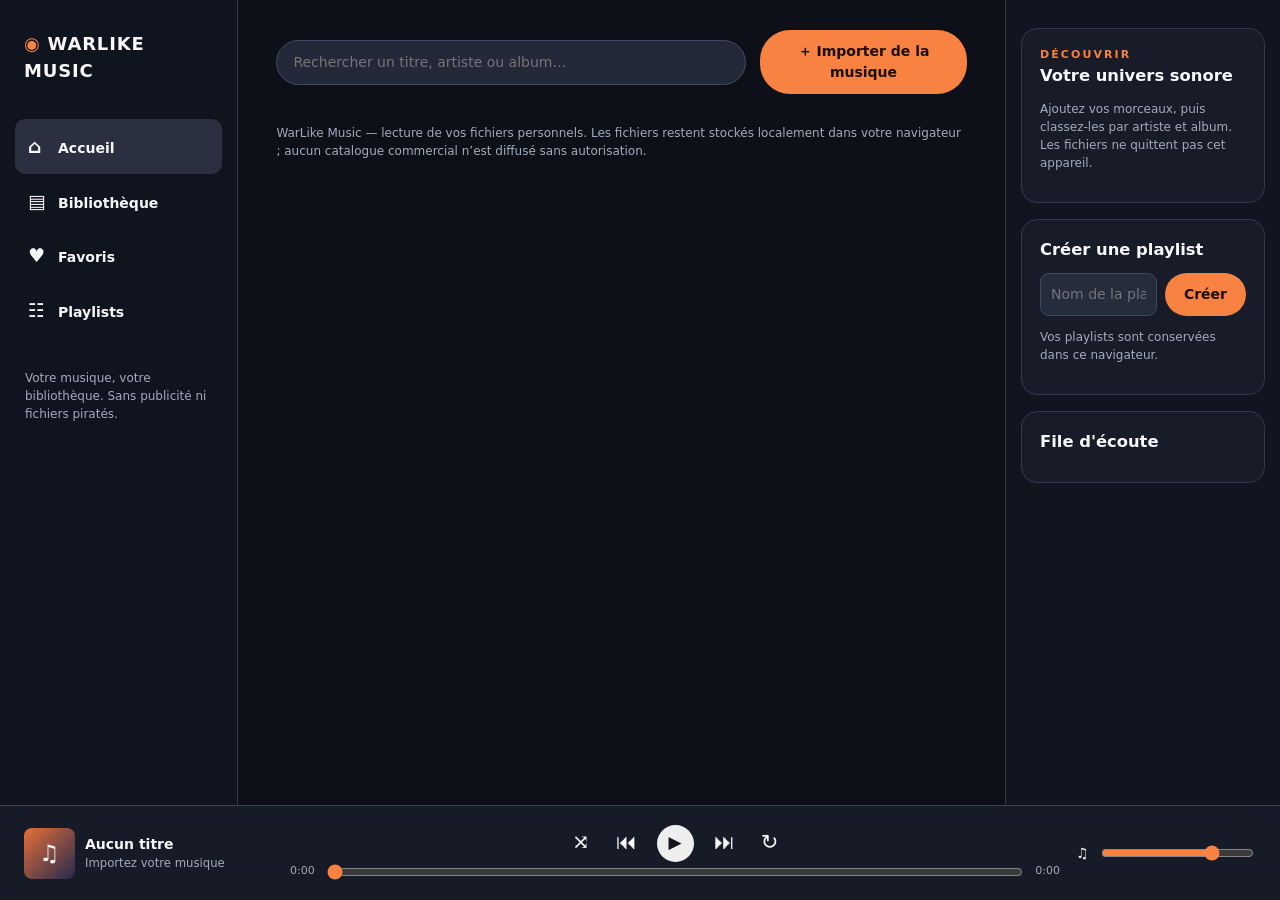
==== music/index.html @ b2a0ebea "feat: launch WarLike Music with local playback, artist albums, favorites and playlists" ====
<!doctype html>
<html lang="fr"><head><meta charset="utf-8"><meta name="viewport" content="width=device-width,initial-scale=1">
<meta name="theme-color" content="#0e1017"><meta name="description" content="WarLike Music, bibliothèque musicale indépendante.">
<title>WarLike Music — Votre univers sonore</title>
<style>
:root{color-scheme:dark;--bg:#0d1018;--surface:#171c28;--surface2:#222838;--line:#313a4b;--ink:#f7f7fa;--muted:#a2abbb;--a:#f78242}
*{box-sizing:border-box}body{margin:0;background:var(--bg);color:var(--ink);font:14px/1.5 system-ui,Segoe UI,sans-serif}button,input{font:inherit}button{cursor:pointer;color:inherit}button:focus-visible,input:focus-visible{outline:2px solid var(--a);outline-offset:3px}
.app{display:grid;grid-template-columns:238px minmax(0,1fr) 275px;min-height:100vh;padding-bottom:95px}.side{border-right:1px solid var(--line);padding:22px 15px;background:#10141e;position:sticky;top:0;height:calc(100vh - 95px)}.logo{font-weight:900;letter-spacing:.045em;font-size:18px;padding:8px 9px 35px}.logo b{color:var(--a)}nav button{display:block;width:100%;text-align:left;padding:13px;border:0;background:transparent;border-radius:10px;font-weight:650}nav button:hover,nav button.active{background:#2b3040}nav button span{font-size:19px;display:inline-block;width:30px}main{padding:30px clamp(18px,3vw,45px);min-width:0}header{display:flex;align-items:center;justify-content:space-between;gap:14px}.search{background:#232939;color:var(--ink);border:1px solid #444b60;border-radius:25px;padding:11px 16px;max-width:470px;width:100%}.primary{background:var(--a);color:#1b0e08;border:0;border-radius:30px;padding:11px 19px;font-weight:800}.primary:disabled{opacity:.5}.sub{color:var(--muted)}h1{font:700 clamp(2rem,4.4vw,3.45rem)/1.12 Georgia,serif;margin:25px 0 8px}.eyebrow{letter-spacing:.19em;color:var(--a);font-size:11px;font-weight:800}.section-title{margin:35px 0 14px;font-size:22px}.row{display:flex;align-items:center;gap:12px;flex-wrap:wrap}.actions{margin:24px 0}.outline{border:1px solid #454e60;background:#222938;padding:9px 14px;border-radius:22px}.outline:hover{border-color:var(--a)}.tiles{display:grid;grid-template-columns:repeat(auto-fill,minmax(145px,1fr));gap:15px}.tile{background:var(--surface);border:1px solid var(--line);border-radius:15px;padding:13px;min-width:0;cursor:pointer}.tile:hover{background:var(--surface2)}.cover{aspect-ratio:1;display:grid;place-items:center;background:linear-gradient(140deg,#593b38,#282b4f 75%,#111926);border-radius:12px;margin-bottom:13px;font-size:36px;font-weight:850;box-shadow:0 10px 20px #0004}.tile strong{display:block;white-space:nowrap;overflow:hidden;text-overflow:ellipsis}.tile small{display:block;color:var(--muted);white-space:nowrap;overflow:hidden;text-overflow:ellipsis;margin-top:3px}.table{border:1px solid var(--line);border-radius:15px;overflow:hidden}.track{display:grid;grid-template-columns:28px minmax(0,1fr) minmax(70px,.55fr) 74px 38px 38px;align-items:center;gap:10px;padding:12px 15px;border-bottom:1px solid #303644}.track:last-child{border-bottom:0}.track:hover{background:#222837}.track.active{background:#2a302f}.track span,.track small{color:var(--muted)}.track .name{display:block;white-space:nowrap;overflow:hidden;text-overflow:ellipsis;font-weight:700}.track .artist{display:block;color:var(--muted);font-size:12px}.iconbtn{border:0;background:transparent;padding:6px;font-size:19px}.iconbtn.liked{color:var(--a)}.empty{border:1px dashed #536071;padding:40px 20px;border-radius:16px;text-align:center;color:var(--muted)}.right{padding:28px 15px;background:#111520;border-left:1px solid var(--line)}.panel{padding:18px;border:1px solid var(--line);background:var(--surface);border-radius:16px;margin-bottom:16px}.panel h3{margin:0 0 10px}.hint{font-size:12px;color:var(--muted)}.queue-item{padding:10px 0;border-bottom:1px solid var(--line);font-size:13px}.queue-item:last-child{border:0}.queue-item button{background:none;border:0;text-align:left}.player{position:fixed;bottom:0;left:0;right:0;background:#181d28f5;border-top:1px solid #3c4453;z-index:10;display:grid;grid-template-columns:250px minmax(0,1fr) 180px;gap:16px;align-items:center;padding:12px 24px;min-height:95px;backdrop-filter:blur(15px)}.now{display:flex;align-items:center;gap:10px;min-width:0}.mini-cover{height:51px;width:51px;background:linear-gradient(135deg,#e77039,#25294d);border-radius:8px;display:grid;place-items:center;font-size:23px;flex-shrink:0}.now strong,.now small{display:block;white-space:nowrap;overflow:hidden;text-overflow:ellipsis}.now small{color:var(--muted)}.transport{display:flex;align-items:center;justify-content:center;gap:14px}.transport button{border:0;background:transparent;font-size:21px;min-width:30px}.transport button.active{color:var(--a)}.transport .play{width:37px;height:37px;border-radius:50%;background:#eee;color:#15151b;font-size:17px}.progress{display:flex;align-items:center;gap:10px;color:var(--muted);font-size:11px}.progress input{width:100%;accent-color:var(--a)}.volume{display:flex;gap:10px;align-items:center}.volume input{width:100%;accent-color:var(--a)}.pill{font-size:11px;color:var(--a);border:1px solid #6b493c;border-radius:15px;padding:3px 9px}.formrow{display:flex;gap:8px;margin:10px 0}.formrow input{min-width:0;flex:1;background:#252c3b;color:var(--ink);border:1px solid #40495d;border-radius:9px;padding:10px}.micro{font-size:11px;color:var(--muted)}.hidden{display:none!important}.modal{position:fixed;inset:0;background:#07090edb;display:grid;place-items:center;z-index:20;padding:18px}.dialog{max-width:460px;width:100%;padding:25px;border:1px solid #515b6a;border-radius:20px;background:#1c2230}.dialog select{width:100%;background:#293042;border:1px solid #536070;border-radius:10px;color:var(--ink);padding:10px;margin:10px 0}.footer{font-size:12px;color:var(--muted);margin-top:30px}
@media(max-width:1130px){.app{grid-template-columns:195px minmax(0,1fr)}.right{display:none}.player{grid-template-columns:190px 1fr 140px}}
@media(max-width:660px){.app{display:block;padding-bottom:165px}.side{position:fixed;top:auto;bottom:105px;left:0;width:100%;height:58px;background:#191e2af8;z-index:11;padding:4px 7px;border-right:0;border-top:1px solid var(--line)}.logo,.side .hint{display:none}nav{display:flex;justify-content:space-around}nav button{font-size:11px;width:auto;text-align:center;padding:5px}nav button span{display:block;margin:auto;font-size:18px}main{padding:16px 13px 35px}header{flex-wrap:wrap}.search{order:2;max-width:none}.track{grid-template-columns:22px minmax(0,1fr) 42px 34px;gap:7px}.track .album,.track .duration{display:none}.tiles{grid-template-columns:repeat(2,minmax(0,1fr))}.player{bottom:0;grid-template-columns:minmax(0,1fr) 140px;grid-template-rows:40px 31px;padding:8px 12px;gap:4px;min-height:105px}.now{grid-column:1}.transport{grid-column:2;gap:5px}.transport button{font-size:17px}.progress{grid-column:1/-1}.volume{display:none}}
</style></head><body>
<div class="app"><aside class="side"><div class="logo"><b>◉</b> WARLIKE MUSIC</div><nav><button class="active" data-view="home"><span>⌂</span>Accueil</button><button data-view="library"><span>▤</span>Bibliothèque</button><button data-view="liked"><span>♥</span>Favoris</button><button data-view="playlists"><span>☷</span>Playlists</button></nav><p class="hint" style="padding:20px 10px">Votre musique, votre bibliothèque. Sans publicité ni fichiers piratés.</p></aside>
<main><header><input class="search" id="search" type="search" placeholder="Rechercher un titre, artiste ou album…" aria-label="Rechercher de la musique"><button class="primary" id="import">＋ Importer de la musique</button><input type="file" id="files" accept="audio/*,.mp3,.wav,.ogg,.flac,.m4a,.aac,.webm" multiple hidden></header>
<div id="content" aria-live="polite"></div><p class="footer">WarLike Music — lecture de vos fichiers personnels. Les fichiers restent stockés localement dans votre navigateur ; aucun catalogue commercial n’est diffusé sans autorisation.</p></main>
<aside class="right"><div class="panel"><div class="eyebrow">DÉCOUVRIR</div><h3>Votre univers sonore</h3><p class="hint">Ajoutez vos morceaux, puis classez-les par artiste et album. Les fichiers ne quittent pas cet appareil.</p></div><div class="panel"><h3>Créer une playlist</h3><div class="formrow"><input id="playlistName" maxlength="70" placeholder="Nom de la playlist"><button class="primary" id="createList">Créer</button></div><p class="hint">Vos playlists sont conservées dans ce navigateur.</p></div><div class="panel"><h3>File d'écoute</h3><div id="queue"></div></div></aside></div>
<div class="player"><div class="now"><div class="mini-cover">♫</div><div style="min-width:0"><strong id="playingTitle">Aucun titre</strong><small id="playingArtist">Importez votre musique</small></div></div><div><div class="transport"><button id="shuffle" aria-label="Lecture aléatoire" title="Aléatoire">⤨</button><button id="previous" aria-label="Précédent">⏮</button><button id="play" class="play" aria-label="Lecture ou pause">▶</button><button id="next" aria-label="Suivant">⏭</button><button id="repeat" aria-label="Répéter" title="Répétition">↻</button></div><div class="progress"><span id="elapsed">0:00</span><input id="seek" type="range" min="0" max="1000" value="0" aria-label="Position dans le morceau"><span id="total">0:00</span></div></div><div class="volume"><span>♫</span><input type="range" id="volume" min="0" max="100" value="75" aria-label="Volume"></div></div>
<div id="playlistModal" class="modal hidden"><div class="dialog" role="dialog" aria-modal="true" aria-labelledby="dialogTitle"><h2 id="dialogTitle">Ajouter à une playlist</h2><p id="dialogTrack" class="sub"></p><select id="chooseList"></select><div class="row"><button class="primary" id="saveToList">Ajouter</button><button class="outline" id="closeModal">Annuler</button></div></div></div>
<audio id="audio" preload="metadata"></audio>
<script>
(()=>{'use strict';
const $=s=>document.querySelector(s);
const escape=s=>String(s??'').replace(/[&<>"']/g,c=>({'&':'&amp;','<':'&lt;','>':'&gt;','"':'&quot;':'&quot;',"'":'&#39;'}[c]));
const fmt=s=>Number.isFinite(s)?Math.floor(s/60)+':'+String(Math.floor(s%60)).padStart(2,'0'):'0:00';
let state={tracks:[],likes:[],playlists:[],current:null,view:'home',playlist:null,shuffle:false,repeat:0,volume:.75},query='',pending=null,audioUrl=null,dbPromise,queue=[];
try{const data=JSON.parse(localStorage.getItem('warlike-music-v1'));if(data&&typeof data==='object')state={...state,...data}}catch{}
const save=()=>{try{localStorage.setItem('warlike-music-v1',JSON.stringify(state))}catch(e){notify('Stockage des métadonnées saturé')}};
const notify=s=>{const p=$('#notice');if(p)p.textContent=s;else console.warn(s)};
function db(){if(!dbPromise)dbPromise=new Promise((resolve,reject)=>{const r=indexedDB.open('warlike-music-files',1);r.onupgradeneeded=()=>r.result.createObjectStore('files');r.onsuccess=()=>resolve(r.result);r.onerror=()=>reject(r.error)});return dbPromise}
async function fileOp(op,id,value){const d=await db();return new Promise((resolve,reject)=>{const tx=d.transaction('files',op==='get'?'readonly':'readwrite'),store=tx.objectStore('files');const r=op==='put'?store.put(value,id):op==='delete'?store.delete(id):store.get(id);r.onsuccess=()=>resolve(r.result);r.onerror=()=>reject(r.error)})}
const track=id=>state.tracks.find(t=>t.id===id);
function top(){return '<div class="eyebrow">WARLIKE · ÉCOUTE LIBRE</div><h1>Votre musique. <span style="color:var(--a)">Vos règles.</span></h1><p class="sub">Albums, artistes, playlists et écoute sans publicité.</p>'}
function cover(t){const initials=(t.artist||'M').slice(0,1).toUpperCase();return '<div class="cover">'+escape(initials)+'</div>'}
function trackRow(t,i){return '<div class="track '+(state.current===t.id?'active':'')+'"><button class="iconbtn" data-play="'+escape(t.id)+'" aria-label="Lire '+escape(t.title)+'">'+(state.current===t.id?'♫':'▶')+'</button><div><span class="name">'+escape(t.title)+'</span><span class="artist">'+escape(t.artist)+'</span></div><span class="album">'+escape(t.album)+'</span><span class="duration">'+fmt(t.duration)+'</span><button class="iconbtn '+(state.likes.includes(t.id)?'liked':'')+'" aria-label="Favori" data-like="'+escape(t.id)+'">'+(state.likes.includes(t.id)?'♥':'♡')+'</button><button class="iconbtn" aria-label="Ajouter à une playlist" data-add="'+escape(t.id)+'">＋</button></div>'}
function list(ts){return ts.length?'<div class="table">'+ts.map(trackRow).join('')+'</div>':'<div class="empty"><h3>Pas encore de morceaux.</h3><p>Importez vos fichiers audio pour commencer.</p><button class="primary" id="emptyImport">Importer des titres</button></div>'}
function tiles(items,type){return '<div class="tiles">'+items.map(x=>'<div class="tile" data-group="'+escape(type)+'" data-key="'+encodeURIComponent(x.name)+'"><div class="cover">'+escape(x.name.slice(0,1).toUpperCase())+'</div><strong>'+escape(x.name)+'</strong><small>'+x.count+' morceau'+(x.count>1?'x':'')+'</small></div>').join('')+'</div>'}
function groupBy(key){return Object.entries(state.tracks.reduce((a,t)=>(a[t[key]]=(a[t[key]]||0)+1,a),{})).map(([name,count])=>({name,count})).sort((a,b)=>a.name.localeCompare(b.name,'fr'))}
function view(){
 const el=$('#content');let ts=[...state.tracks];if(query)ts=ts.filter(t=>(t.title+' '+t.artist+' '+t.album).toLocaleLowerCase().includes(query));
 const name=state.playlist;
 if(state.view==='home')el.innerHTML=top()+'<div class="row actions"><span class="pill">'+state.tracks.length+' titres personnels</span><span class="pill">'+groupBy('artist').length+' artistes</span></div>'+(state.tracks.length?'<h2 class="section-title">Artistes</h2>'+tiles(groupBy('artist'),'artist')+'<h2 class="section-title">Albums</h2>'+tiles(groupBy('album'),'album'):'')+'<h2 class="section-title">Titres récents</h2>'+list(ts.slice().sort((a,b)=>b.added-a.added).slice(0,50));
 else if(state.view==='library')el.innerHTML='<h1>Votre bibliothèque</h1><p class="sub">Tous vos morceaux importés.</p>'+list(ts);
 else if(state.view==='liked')el.innerHTML='<h1>Coups de cœur <span style="color:var(--a)">♥</span></h1>'+list(ts.filter(t=>state.likes.includes(t.id)));
 else if(state.view==='playlists')el.innerHTML='<h1>Vos playlists</h1><p class="sub">Créez vos propres collections.</p><div class="row actions"><button id="newList" class="primary">＋ Nouvelle playlist</button></div><div class="tiles">'+state.playlists.map(p=>'<div class="tile" data-openlist="'+escape(p.id)+'"><div class="cover">☷</div><strong>'+escape(p.name)+'</strong><small>'+p.tracks.length+' titres</small></div>').join('')+'</div>'+(name?'<h2 class="section-title">'+escape(state.playlists.find(p=>p.id===name)?.name||'Playlist')+'</h2>'+list(ts.filter(t=>state.playlists.find(p=>p.id===name)?.tracks.includes(t.id)))+'<button class="outline" id="deleteList">Supprimer cette playlist</button>':'');
 else if(state.view==='group'){const filtered=ts.filter(t=>t[state.groupType]===state.groupKey);el.innerHTML='<button class="outline" id="goBack">← Retour</button><h1>'+escape(state.groupKey)+'</h1>'+list(filtered)}
 el.insertAdjacentHTML('beforeend','<p id="notice" class="micro" role="status"></p>');
 document.querySelectorAll('nav button').forEach(b=>b.classList.toggle('active',b.dataset.view===state.view));
 drawQueue();
}
function drawQueue(){$('#queue').innerHTML=queue.length?queue.slice(0,9).map(id=>{const t=track(id);return t?'<div class="queue-item"><button data-play="'+escape(id)+'">'+escape(t.title)+' — '+escape(t.artist)+'</button></div>':''}).join(''):'<p class="hint">Votre file est vide.</p>'}
function setTrackMeta(t){$('#playingTitle').textContent=t?.title||'Aucun titre';$('#playingArtist').textContent=t?.artist||'Importez votre musique'}
async function play(id){
 const t=track(id);if(!t)return;
 if(state.current===id&&$('#audio').src){$('#audio').paused?$('#audio').play().catch(()=>notify('Lecture impossible')):$('#audio').pause();return}
 const blob=await fileOp('get',id);if(!blob){notify('Fichier absent de cet appareil. Réimportez-le.');return}
 if(audioUrl)URL.revokeObjectURL(audioUrl);audioUrl=URL.createObjectURL(blob);
 state.current=id;save();setTrackMeta(t);$('#audio').src=audioUrl;
 try{await $('#audio').play()}catch{notify('Cliquez sur lecture pour autoriser le son.')}
 view();sync();
}
function sync(){$('#play').textContent=$('#audio').paused?'▶':'Ⅱ';const d=$('#audio').duration,c=$('#audio').currentTime;$('#elapsed').textContent=fmt(c);$('#total').textContent=fmt(d);$('#seek').value=Number.isFinite(d)&&d>0?Math.floor(c/d*1000):0}
function choices(){if(state.view==='liked')return state.tracks.filter(t=>state.likes.includes(t.id)).map(t=>t.id);if(state.view==='playlists'&&state.playlist)return state.playlists.find(p=>p.id===state.playlist)?.tracks||[];if(state.view==='group')return state.tracks.filter(t=>t[state.groupType]===state.groupKey).map(t=>t.id);return state.tracks.map(t=>t.id)}
function advance(direction=1){let ids=choices();if(!ids.length)return;if(state.shuffle&&direction===1){let options=ids.filter(id=>id!==state.current);const id=options[Math.floor(Math.random()*options.length)]||ids[0];play(id);return}let n=ids.indexOf(state.current);if(n<0)n=0;else n=(n+direction+ids.length)%ids.length;play(ids[n])}
$('#audio').onended=()=>{if(state.repeat===2){$('#audio').currentTime=0;$('#audio').play().catch(()=>{});return}const ids=choices();if(state.repeat===0&&!state.shuffle&&ids.at(-1)===state.current){sync();return}advance(1)};
$('#audio').ontimeupdate=sync;$('#audio').onplay=sync;$('#audio').onpause=sync;$('#audio').onloadedmetadata=sync;
$('#play').onclick=()=>{if(!state.current&&state.tracks.length)play(state.tracks[0].id);else if($('#audio').src){$('#audio').paused?$('#audio').play().catch(()=>notify('Lecture impossible')):$('#audio').pause()}};
$('#next').onclick=()=>advance(1);$('#previous').onclick=()=>{if($('#audio').currentTime>3){$('#audio').currentTime=0}else advance(-1)};
$('#shuffle').onclick=()=>{state.shuffle=!state.shuffle;$('#shuffle').classList.toggle('active',state.shuffle);save()};
$('#repeat').onclick=()=>{state.repeat=(state.repeat+1)%3;$('#repeat').classList.toggle('active',state.repeat!==0);$('#repeat').title=['Désactivé','Répéter la liste','Répéter le titre'][state.repeat];$('#repeat').textContent=state.repeat===2?'↻¹':'↻';save()};
$('#seek').oninput=e=>{if(Number.isFinite($('#audio').duration))$('#audio').currentTime=Number(e.target.value)/1000*$('#audio').duration};
$('#volume').oninput=e=>{state.volume=Number(e.target.value)/100;$('#audio').volume=state.volume;save()};
$('#audio').volume=state.volume;$('#volume').value=String(Math.round(state.volume*100));
$('#shuffle').classList.toggle('active',state.shuffle);$('#repeat').classList.toggle('active',state.repeat!==0);
const openImport=()=>$('#files').click();$('#import').onclick=openImport;
async function importFiles(fs){const count=fs.length;let good=0;for(const f of fs){if(!f.type.startsWith('audio/')&&!/\.(mp3|wav|flac|ogg|m4a|aac|webm)$/i.test(f.name))continue;
 const title=f.name.replace(/\.[^.]+$/,'').trim(),parts=title.split(' - ');const id=crypto.randomUUID();
 const record={id,title:parts.length>1?parts.slice(1).join(' - '):title,artist:parts.length>1?parts[0]:'Artiste inconnu',album:'Titres importés',duration:0,added:Date.now()};
 try{await fileOp('put',id,f);state.tracks.push(record);good++}catch(e){notify('Espace de stockage saturé : import interrompu.');break}
 }save();view();notify(good+' morceau(x) importé(s) sur '+count+'.')}
$('#files').onchange=async e=>{await importFiles([...e.target.files]);e.target.value=''};
function addPlaylist(){const v=$('#playlistName').value.trim();if(!v)return;if(state.playlists.some(p=>p.name.toLowerCase()===v.toLowerCase())){notify('Playlist déjà existante');return}state.playlists.push({id:crypto.randomUUID(),name:v,tracks:[]});$('#playlistName').value='';save();view()}
$('#createList').onclick=addPlaylist;
$('#search').oninput=e=>{query=e.target.value.toLocaleLowerCase().trim();view()};
document.addEventListener('click',async e=>{
 const nav=e.target.closest('[data-view]');if(nav){state.view=nav.dataset.view;state.playlist=null;save();view();return}
 const imp=e.target.closest('#emptyImport');if(imp){openImport();return}
 const p=e.target.closest('[data-play]');if(p){await play(p.dataset.play);return}
 const like=e.target.closest('[data-like]');if(like){const id=like.dataset.like;state.likes=state.likes.includes(id)?state.likes.filter(x=>x!==id):[...state.likes,id];save();view();return}
 const add=e.target.closest('[data-add]');if(add){pending=add.dataset.add;if(!state.playlists.length){notify('Créez d’abord une playlist à droite.');return}$('#dialogTrack').textContent=track(pending)?.title||'';$('#chooseList').innerHTML=state.playlists.map(p=>'<option value="'+escape(p.id)+'">'+escape(p.name)+'</option>').join('');$('#playlistModal').classList.remove('hidden');return}
 const g=e.target.closest('[data-group]');if(g){state.view='group';state.groupType=g.dataset.group;state.groupKey=decodeURIComponent(g.dataset.key);save();view();return}
 const open=e.target.closest('[data-openlist]');if(open){state.playlist=open.dataset.openlist;save();view();return}
 if(e.target.id==='deleteList'){state.playlists=state.playlists.filter(p=>p.id!==state.playlist);state.playlist=null;save();view();return}
 if(e.target.id==='newList'){$('#playlistName').focus();return}
 if(e.target.id==='goBack'){state.view='home';view();return}
});
$('#saveToList').onclick=()=>{const p=state.playlists.find(x=>x.id===$('#chooseList').value);if(p&&pending&&!p.tracks.includes(pending)){p.tracks.push(pending);save()}$('#playlistModal').classList.add('hidden');view()};
$('#closeModal').onclick=()=>$('#playlistModal').classList.add('hidden');
$('#playlistModal').onclick=e=>{if(e.target.id==='playlistModal')e.currentTarget.classList.add('hidden')};
window.addEventListener('keydown',e=>{if(e.key==='Escape')$('#playlistModal').classList.add('hidden')});
setTrackMeta(track(state.current));view();
})();
</script></body></html>
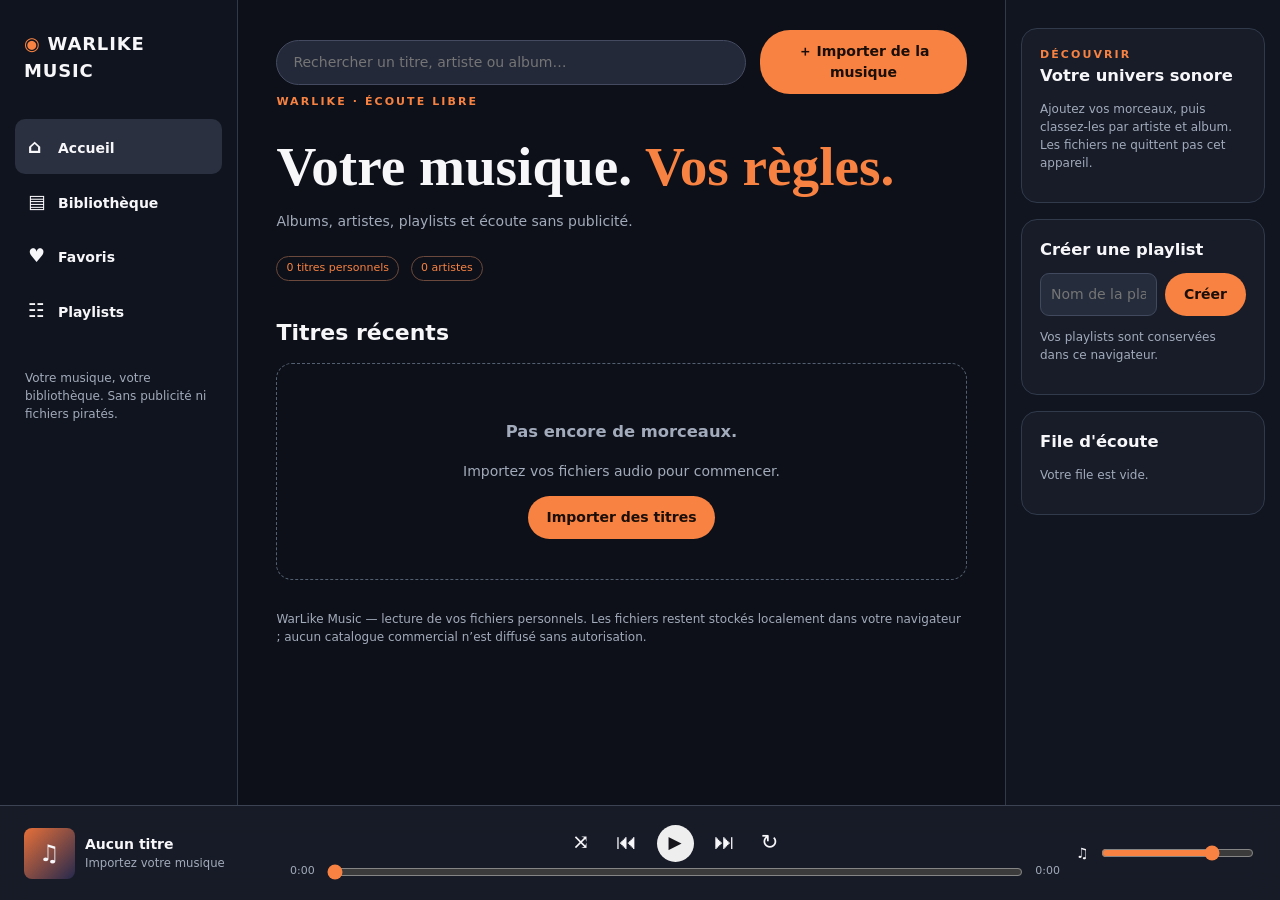
==== commit 492071a8: "fix: correct JS escaping map syntax before Worker release" ====
--- a/music/index.html
+++ b/music/index.html
@@ -19,7 +19,7 @@
 <script>
 (()=>{'use strict';
 const $=s=>document.querySelector(s);
-const escape=s=>String(s??'').replace(/[&<>"']/g,c=>({'&':'&amp;','<':'&lt;','>':'&gt;','"':'&quot;':'&quot;',"'":'&#39;'}[c]));
+const escape=s=>String(s??'').replace(/[&<>"']/g,c=>({'&':'&amp;','<':'&lt;','>':'&gt;','"':'&quot;',"'":'&#39;'}[c]));
 const fmt=s=>Number.isFinite(s)?Math.floor(s/60)+':'+String(Math.floor(s%60)).padStart(2,'0'):'0:00';
 let state={tracks:[],likes:[],playlists:[],current:null,view:'home',playlist:null,shuffle:false,repeat:0,volume:.75},query='',pending=null,audioUrl=null,dbPromise,queue=[];
 try{const data=JSON.parse(localStorage.getItem('warlike-music-v1'));if(data&&typeof data==='object')state={...state,...data}}catch{}
@@ -85,11 +85,11 @@
  const imp=e.target.closest('#emptyImport');if(imp){openImport();return}
  const p=e.target.closest('[data-play]');if(p){await play(p.dataset.play);return}
  const like=e.target.closest('[data-like]');if(like){const id=like.dataset.like;state.likes=state.likes.includes(id)?state.likes.filter(x=>x!==id):[...state.likes,id];save();view();return}
- const add=e.target.closest('[data-add]');if(add){pending=add.dataset.add;if(!state.playlists.length){notify('Créez d’abord une playlist à droite.');return}$('#dialogTrack').textContent=track(pending)?.title||'';$('#chooseList').innerHTML=state.playlists.map(p=>'<option value="'+escape(p.id)+'">'+escape(p.name)+'</option>').join('');$('#playlistModal').classList.remove('hidden');return}
+ const add=e.target.closest('[data-add]');if(add){pending=add.dataset.add;if(!state.playlists.length){const name=window.prompt('Créez une playlist :');if(!name?.trim())return;state.playlists.push({id:crypto.randomUUID(),name:name.trim().slice(0,70),tracks:[]});save()}$('#dialogTrack').textContent=track(pending)?.title||'';$('#chooseList').innerHTML=state.playlists.map(p=>'<option value="'+escape(p.id)+'">'+escape(p.name)+'</option>').join('');$('#playlistModal').classList.remove('hidden');return}
  const g=e.target.closest('[data-group]');if(g){state.view='group';state.groupType=g.dataset.group;state.groupKey=decodeURIComponent(g.dataset.key);save();view();return}
  const open=e.target.closest('[data-openlist]');if(open){state.playlist=open.dataset.openlist;save();view();return}
  if(e.target.id==='deleteList'){state.playlists=state.playlists.filter(p=>p.id!==state.playlist);state.playlist=null;save();view();return}
- if(e.target.id==='newList'){$('#playlistName').focus();return}
+ if(e.target.id==='newList'){const name=window.prompt('Nom de la nouvelle playlist');if(name?.trim()&&!state.playlists.some(p=>p.name.toLowerCase()===name.trim().toLowerCase())){state.playlists.push({id:crypto.randomUUID(),name:name.trim().slice(0,70),tracks:[]});save();view()}return}
  if(e.target.id==='goBack'){state.view='home';view();return}
 });
 $('#saveToList').onclick=()=>{const p=state.playlists.find(x=>x.id===$('#chooseList').value);if(p&&pending&&!p.tracks.includes(pending)){p.tracks.push(pending);save()}$('#playlistModal').classList.add('hidden');view()};
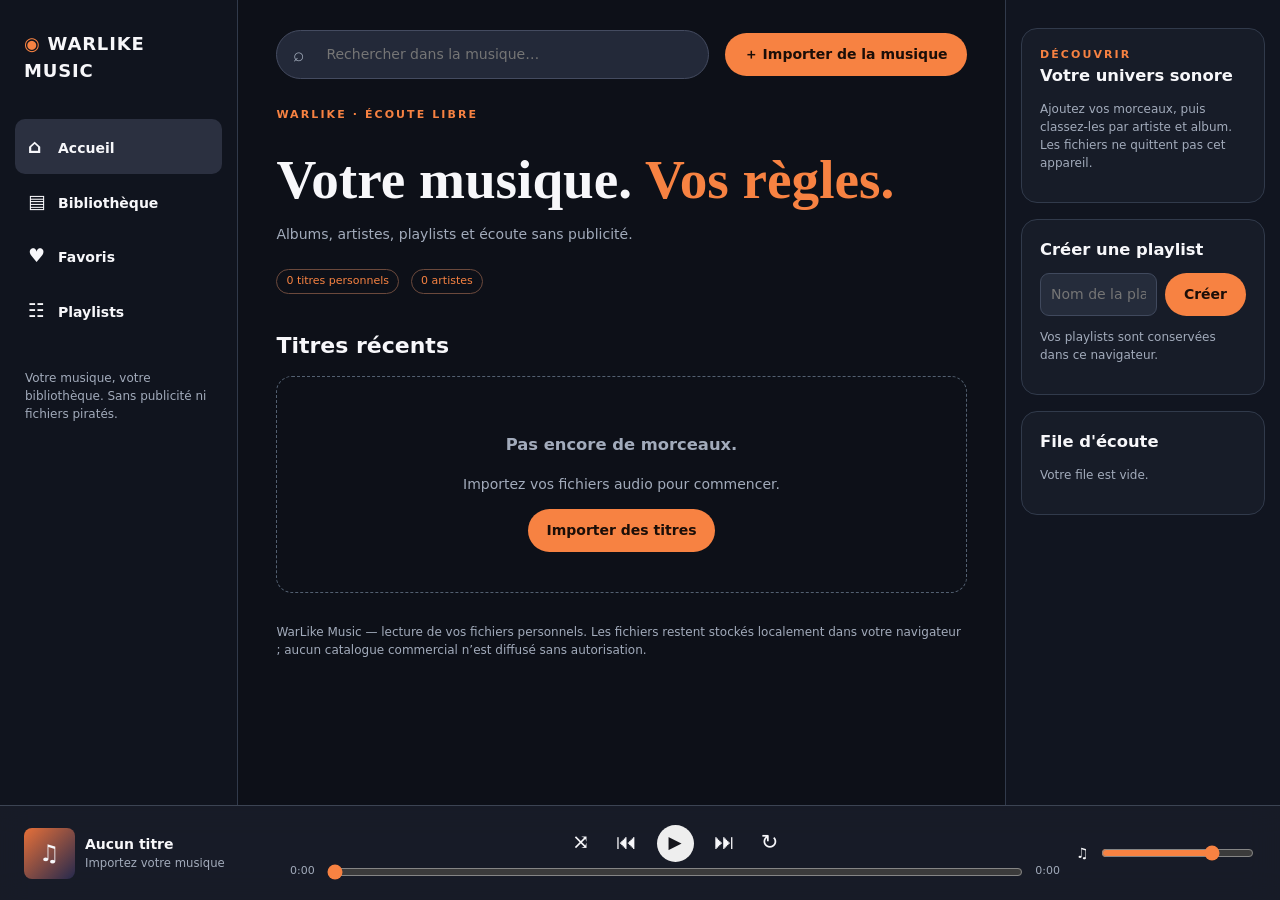
==== commit 1f3c98c8: "fix(music): align and expand responsive search; add usable results and clear shortcut" ====
--- a/music/index.html
+++ b/music/index.html
@@ -5,12 +5,12 @@
 <style>
 :root{color-scheme:dark;--bg:#0d1018;--surface:#171c28;--surface2:#222838;--line:#313a4b;--ink:#f7f7fa;--muted:#a2abbb;--a:#f78242}
 *{box-sizing:border-box}body{margin:0;background:var(--bg);color:var(--ink);font:14px/1.5 system-ui,Segoe UI,sans-serif}button,input{font:inherit}button{cursor:pointer;color:inherit}button:focus-visible,input:focus-visible{outline:2px solid var(--a);outline-offset:3px}
-.app{display:grid;grid-template-columns:238px minmax(0,1fr) 275px;min-height:100vh;padding-bottom:95px}.side{border-right:1px solid var(--line);padding:22px 15px;background:#10141e;position:sticky;top:0;height:calc(100vh - 95px)}.logo{font-weight:900;letter-spacing:.045em;font-size:18px;padding:8px 9px 35px}.logo b{color:var(--a)}nav button{display:block;width:100%;text-align:left;padding:13px;border:0;background:transparent;border-radius:10px;font-weight:650}nav button:hover,nav button.active{background:#2b3040}nav button span{font-size:19px;display:inline-block;width:30px}main{padding:30px clamp(18px,3vw,45px);min-width:0}header{display:flex;align-items:center;justify-content:space-between;gap:14px}.search{background:#232939;color:var(--ink);border:1px solid #444b60;border-radius:25px;padding:11px 16px;max-width:470px;width:100%}.primary{background:var(--a);color:#1b0e08;border:0;border-radius:30px;padding:11px 19px;font-weight:800}.primary:disabled{opacity:.5}.sub{color:var(--muted)}h1{font:700 clamp(2rem,4.4vw,3.45rem)/1.12 Georgia,serif;margin:25px 0 8px}.eyebrow{letter-spacing:.19em;color:var(--a);font-size:11px;font-weight:800}.section-title{margin:35px 0 14px;font-size:22px}.row{display:flex;align-items:center;gap:12px;flex-wrap:wrap}.actions{margin:24px 0}.outline{border:1px solid #454e60;background:#222938;padding:9px 14px;border-radius:22px}.outline:hover{border-color:var(--a)}.tiles{display:grid;grid-template-columns:repeat(auto-fill,minmax(145px,1fr));gap:15px}.tile{background:var(--surface);border:1px solid var(--line);border-radius:15px;padding:13px;min-width:0;cursor:pointer}.tile:hover{background:var(--surface2)}.cover{aspect-ratio:1;display:grid;place-items:center;background:linear-gradient(140deg,#593b38,#282b4f 75%,#111926);border-radius:12px;margin-bottom:13px;font-size:36px;font-weight:850;box-shadow:0 10px 20px #0004}.tile strong{display:block;white-space:nowrap;overflow:hidden;text-overflow:ellipsis}.tile small{display:block;color:var(--muted);white-space:nowrap;overflow:hidden;text-overflow:ellipsis;margin-top:3px}.table{border:1px solid var(--line);border-radius:15px;overflow:hidden}.track{display:grid;grid-template-columns:28px minmax(0,1fr) minmax(70px,.55fr) 74px 38px 38px;align-items:center;gap:10px;padding:12px 15px;border-bottom:1px solid #303644}.track:last-child{border-bottom:0}.track:hover{background:#222837}.track.active{background:#2a302f}.track span,.track small{color:var(--muted)}.track .name{display:block;white-space:nowrap;overflow:hidden;text-overflow:ellipsis;font-weight:700}.track .artist{display:block;color:var(--muted);font-size:12px}.iconbtn{border:0;background:transparent;padding:6px;font-size:19px}.iconbtn.liked{color:var(--a)}.empty{border:1px dashed #536071;padding:40px 20px;border-radius:16px;text-align:center;color:var(--muted)}.right{padding:28px 15px;background:#111520;border-left:1px solid var(--line)}.panel{padding:18px;border:1px solid var(--line);background:var(--surface);border-radius:16px;margin-bottom:16px}.panel h3{margin:0 0 10px}.hint{font-size:12px;color:var(--muted)}.queue-item{padding:10px 0;border-bottom:1px solid var(--line);font-size:13px}.queue-item:last-child{border:0}.queue-item button{background:none;border:0;text-align:left}.player{position:fixed;bottom:0;left:0;right:0;background:#181d28f5;border-top:1px solid #3c4453;z-index:10;display:grid;grid-template-columns:250px minmax(0,1fr) 180px;gap:16px;align-items:center;padding:12px 24px;min-height:95px;backdrop-filter:blur(15px)}.now{display:flex;align-items:center;gap:10px;min-width:0}.mini-cover{height:51px;width:51px;background:linear-gradient(135deg,#e77039,#25294d);border-radius:8px;display:grid;place-items:center;font-size:23px;flex-shrink:0}.now strong,.now small{display:block;white-space:nowrap;overflow:hidden;text-overflow:ellipsis}.now small{color:var(--muted)}.transport{display:flex;align-items:center;justify-content:center;gap:14px}.transport button{border:0;background:transparent;font-size:21px;min-width:30px}.transport button.active{color:var(--a)}.transport .play{width:37px;height:37px;border-radius:50%;background:#eee;color:#15151b;font-size:17px}.progress{display:flex;align-items:center;gap:10px;color:var(--muted);font-size:11px}.progress input{width:100%;accent-color:var(--a)}.volume{display:flex;gap:10px;align-items:center}.volume input{width:100%;accent-color:var(--a)}.pill{font-size:11px;color:var(--a);border:1px solid #6b493c;border-radius:15px;padding:3px 9px}.formrow{display:flex;gap:8px;margin:10px 0}.formrow input{min-width:0;flex:1;background:#252c3b;color:var(--ink);border:1px solid #40495d;border-radius:9px;padding:10px}.micro{font-size:11px;color:var(--muted)}.hidden{display:none!important}.modal{position:fixed;inset:0;background:#07090edb;display:grid;place-items:center;z-index:20;padding:18px}.dialog{max-width:460px;width:100%;padding:25px;border:1px solid #515b6a;border-radius:20px;background:#1c2230}.dialog select{width:100%;background:#293042;border:1px solid #536070;border-radius:10px;color:var(--ink);padding:10px;margin:10px 0}.footer{font-size:12px;color:var(--muted);margin-top:30px}
+.app{display:grid;grid-template-columns:238px minmax(0,1fr) 275px;min-height:100vh;padding-bottom:95px}.side{border-right:1px solid var(--line);padding:22px 15px;background:#10141e;position:sticky;top:0;height:calc(100vh - 95px)}.logo{font-weight:900;letter-spacing:.045em;font-size:18px;padding:8px 9px 35px}.logo b{color:var(--a)}nav button{display:block;width:100%;text-align:left;padding:13px;border:0;background:transparent;border-radius:10px;font-weight:650}nav button:hover,nav button.active{background:#2b3040}nav button span{font-size:19px;display:inline-block;width:30px}main{padding:30px clamp(18px,3vw,45px);min-width:0}header{display:grid;grid-template-columns:minmax(0,1fr) auto;align-items:center;gap:16px;margin-bottom:28px}.search-wrap{position:relative;display:flex;align-items:center;width:100%;min-width:0;max-width:850px}.search-wrap:focus-within{filter:drop-shadow(0 0 10px #f7824225)}.search-symbol{position:absolute;left:17px;color:var(--muted);font-size:19px;pointer-events:none}.search{background:#232939;color:var(--ink);border:1px solid #444b60;border-radius:25px;padding:13px 49px;max-width:none;width:100%;min-width:0;transition:border-color .2s}.search:focus{border-color:var(--a)}.clear-search{position:absolute;right:8px;background:transparent;border:0;border-radius:50%;font-size:19px;width:33px;height:33px;padding:0}.clear-search:hover{background:#3a4251}.primary{background:var(--a);color:#1b0e08;border:0;border-radius:30px;padding:11px 19px;font-weight:800}.primary:disabled{opacity:.5}.sub{color:var(--muted)}h1{font:700 clamp(2rem,4.4vw,3.45rem)/1.12 Georgia,serif;margin:25px 0 8px}.eyebrow{letter-spacing:.19em;color:var(--a);font-size:11px;font-weight:800}.section-title{margin:35px 0 14px;font-size:22px}.row{display:flex;align-items:center;gap:12px;flex-wrap:wrap}.actions{margin:24px 0}.outline{border:1px solid #454e60;background:#222938;padding:9px 14px;border-radius:22px}.outline:hover{border-color:var(--a)}.tiles{display:grid;grid-template-columns:repeat(auto-fill,minmax(145px,1fr));gap:15px}.tile{background:var(--surface);border:1px solid var(--line);border-radius:15px;padding:13px;min-width:0;cursor:pointer}.tile:hover{background:var(--surface2)}.cover{aspect-ratio:1;display:grid;place-items:center;background:linear-gradient(140deg,#593b38,#282b4f 75%,#111926);border-radius:12px;margin-bottom:13px;font-size:36px;font-weight:850;box-shadow:0 10px 20px #0004}.tile strong{display:block;white-space:nowrap;overflow:hidden;text-overflow:ellipsis}.tile small{display:block;color:var(--muted);white-space:nowrap;overflow:hidden;text-overflow:ellipsis;margin-top:3px}.table{border:1px solid var(--line);border-radius:15px;overflow:hidden}.track{display:grid;grid-template-columns:28px minmax(0,1fr) minmax(70px,.55fr) 65px 32px 32px 32px 32px;align-items:center;gap:10px;padding:12px 15px;border-bottom:1px solid #303644}.track:last-child{border-bottom:0}.track:hover{background:#222837}.track.active{background:#2a302f}.track span,.track small{color:var(--muted)}.track .name{display:block;white-space:nowrap;overflow:hidden;text-overflow:ellipsis;font-weight:700}.track .artist{display:block;color:var(--muted);font-size:12px}.iconbtn{border:0;background:transparent;padding:6px;font-size:19px}.iconbtn.liked{color:var(--a)}.empty{border:1px dashed #536071;padding:40px 20px;border-radius:16px;text-align:center;color:var(--muted)}.right{padding:28px 15px;background:#111520;border-left:1px solid var(--line)}.panel{padding:18px;border:1px solid var(--line);background:var(--surface);border-radius:16px;margin-bottom:16px}.panel h3{margin:0 0 10px}.hint{font-size:12px;color:var(--muted)}.queue-item{padding:10px 0;border-bottom:1px solid var(--line);font-size:13px}.queue-item:last-child{border:0}.queue-item button{background:none;border:0;text-align:left}.player{position:fixed;bottom:0;left:0;right:0;background:#181d28f5;border-top:1px solid #3c4453;z-index:10;display:grid;grid-template-columns:250px minmax(0,1fr) 180px;gap:16px;align-items:center;padding:12px 24px;min-height:95px;backdrop-filter:blur(15px)}.now{display:flex;align-items:center;gap:10px;min-width:0}.mini-cover{height:51px;width:51px;background:linear-gradient(135deg,#e77039,#25294d);border-radius:8px;display:grid;place-items:center;font-size:23px;flex-shrink:0}.now strong,.now small{display:block;white-space:nowrap;overflow:hidden;text-overflow:ellipsis}.now small{color:var(--muted)}.transport{display:flex;align-items:center;justify-content:center;gap:14px}.transport button{border:0;background:transparent;font-size:21px;min-width:30px}.transport button.active{color:var(--a)}.transport .play{width:37px;height:37px;border-radius:50%;background:#eee;color:#15151b;font-size:17px}.progress{display:flex;align-items:center;gap:10px;color:var(--muted);font-size:11px}.progress input{width:100%;accent-color:var(--a)}.volume{display:flex;gap:10px;align-items:center}.volume input{width:100%;accent-color:var(--a)}.pill{font-size:11px;color:var(--a);border:1px solid #6b493c;border-radius:15px;padding:3px 9px}.formrow{display:flex;gap:8px;margin:10px 0}.formrow input{min-width:0;flex:1;background:#252c3b;color:var(--ink);border:1px solid #40495d;border-radius:9px;padding:10px}.micro{font-size:11px;color:var(--muted)}.hidden{display:none!important}.modal{position:fixed;inset:0;background:#07090edb;display:grid;place-items:center;z-index:20;padding:18px}.dialog{max-width:460px;width:100%;padding:25px;border:1px solid #515b6a;border-radius:20px;background:#1c2230}.dialog select{width:100%;background:#293042;border:1px solid #536070;border-radius:10px;color:var(--ink);padding:10px;margin:10px 0}.footer{font-size:12px;color:var(--muted);margin-top:30px}
 @media(max-width:1130px){.app{grid-template-columns:195px minmax(0,1fr)}.right{display:none}.player{grid-template-columns:190px 1fr 140px}}
-@media(max-width:660px){.app{display:block;padding-bottom:165px}.side{position:fixed;top:auto;bottom:105px;left:0;width:100%;height:58px;background:#191e2af8;z-index:11;padding:4px 7px;border-right:0;border-top:1px solid var(--line)}.logo,.side .hint{display:none}nav{display:flex;justify-content:space-around}nav button{font-size:11px;width:auto;text-align:center;padding:5px}nav button span{display:block;margin:auto;font-size:18px}main{padding:16px 13px 35px}header{flex-wrap:wrap}.search{order:2;max-width:none}.track{grid-template-columns:22px minmax(0,1fr) 42px 34px;gap:7px}.track .album,.track .duration{display:none}.tiles{grid-template-columns:repeat(2,minmax(0,1fr))}.player{bottom:0;grid-template-columns:minmax(0,1fr) 140px;grid-template-rows:40px 31px;padding:8px 12px;gap:4px;min-height:105px}.now{grid-column:1}.transport{grid-column:2;gap:5px}.transport button{font-size:17px}.progress{grid-column:1/-1}.volume{display:none}}
+@media(max-width:660px){header{grid-template-columns:minmax(0,1fr) auto;gap:8px;margin-bottom:24px}.search{font-size:13px;padding:11px 35px}.search-symbol{left:11px}.clear-search{right:2px}.app{display:block;padding-bottom:165px}.side{position:fixed;top:auto;bottom:105px;left:0;width:100%;height:58px;background:#191e2af8;z-index:11;padding:4px 7px;border-right:0;border-top:1px solid var(--line)}.logo,.side .hint{display:none}nav{display:flex;justify-content:space-around}nav button{font-size:11px;width:auto;text-align:center;padding:5px}nav button span{display:block;margin:auto;font-size:18px}main{padding:16px 13px 35px}header{grid-template-columns:minmax(0,1fr) auto}.search-wrap{min-width:0}#import{font-size:12px;padding:11px 9px;white-space:nowrap}.track{grid-template-columns:22px minmax(0,1fr) 30px 30px 30px 30px;gap:7px}.track .album,.track .duration{display:none}.tiles{grid-template-columns:repeat(2,minmax(0,1fr))}.player{bottom:0;grid-template-columns:minmax(0,1fr) 140px;grid-template-rows:40px 31px;padding:8px 12px;gap:4px;min-height:105px}.now{grid-column:1}.transport{grid-column:2;gap:5px}.transport button{font-size:17px}.progress{grid-column:1/-1}.volume{display:none}}
 </style></head><body>
 <div class="app"><aside class="side"><div class="logo"><b>◉</b> WARLIKE MUSIC</div><nav><button class="active" data-view="home"><span>⌂</span>Accueil</button><button data-view="library"><span>▤</span>Bibliothèque</button><button data-view="liked"><span>♥</span>Favoris</button><button data-view="playlists"><span>☷</span>Playlists</button></nav><p class="hint" style="padding:20px 10px">Votre musique, votre bibliothèque. Sans publicité ni fichiers piratés.</p></aside>
-<main><header><input class="search" id="search" type="search" placeholder="Rechercher un titre, artiste ou album…" aria-label="Rechercher de la musique"><button class="primary" id="import">＋ Importer de la musique</button><input type="file" id="files" accept="audio/*,.mp3,.wav,.ogg,.flac,.m4a,.aac,.webm" multiple hidden></header>
+<main><header><div class="search-wrap"><span class="search-symbol" aria-hidden="true">⌕</span><input class="search" id="search" type="search" placeholder="Rechercher dans la musique…" aria-label="Rechercher un titre, un artiste ou un album" autocomplete="off"><button class="clear-search hidden" id="clearSearch" aria-label="Effacer la recherche" title="Effacer la recherche">×</button></div><button class="primary" id="import">＋ Importer de la musique</button><input type="file" id="files" accept="audio/*,.mp3,.wav,.ogg,.flac,.m4a,.aac,.webm" multiple hidden></header>
 <div id="content" aria-live="polite"></div><p class="footer">WarLike Music — lecture de vos fichiers personnels. Les fichiers restent stockés localement dans votre navigateur ; aucun catalogue commercial n’est diffusé sans autorisation.</p></main>
 <aside class="right"><div class="panel"><div class="eyebrow">DÉCOUVRIR</div><h3>Votre univers sonore</h3><p class="hint">Ajoutez vos morceaux, puis classez-les par artiste et album. Les fichiers ne quittent pas cet appareil.</p></div><div class="panel"><h3>Créer une playlist</h3><div class="formrow"><input id="playlistName" maxlength="70" placeholder="Nom de la playlist"><button class="primary" id="createList">Créer</button></div><p class="hint">Vos playlists sont conservées dans ce navigateur.</p></div><div class="panel"><h3>File d'écoute</h3><div id="queue"></div></div></aside></div>
 <div class="player"><div class="now"><div class="mini-cover">♫</div><div style="min-width:0"><strong id="playingTitle">Aucun titre</strong><small id="playingArtist">Importez votre musique</small></div></div><div><div class="transport"><button id="shuffle" aria-label="Lecture aléatoire" title="Aléatoire">⤨</button><button id="previous" aria-label="Précédent">⏮</button><button id="play" class="play" aria-label="Lecture ou pause">▶</button><button id="next" aria-label="Suivant">⏭</button><button id="repeat" aria-label="Répéter" title="Répétition">↻</button></div><div class="progress"><span id="elapsed">0:00</span><input id="seek" type="range" min="0" max="1000" value="0" aria-label="Position dans le morceau"><span id="total">0:00</span></div></div><div class="volume"><span>♫</span><input type="range" id="volume" min="0" max="100" value="75" aria-label="Volume"></div></div>
@@ -36,6 +36,12 @@
 function groupBy(key){return Object.entries(state.tracks.reduce((a,t)=>(a[t[key]]=(a[t[key]]||0)+1,a),{})).map(([name,count])=>({name,count})).sort((a,b)=>a.name.localeCompare(b.name,'fr'))}
 function view(){
  const el=$('#content');let ts=[...state.tracks];if(query)ts=ts.filter(t=>(t.title+' '+t.artist+' '+t.album).toLocaleLowerCase().includes(query));
+ $('#clearSearch').classList.toggle('hidden',!query);
+ if(query){
+  el.innerHTML='<div class="eyebrow">RECHERCHE DANS VOTRE BIBLIOTHÈQUE</div><h1>Résultats <span style="color:var(--a)">musicaux</span></h1><p class="sub">'+ts.length+' morceau(x) trouvé(s) pour « '+escape($('#search').value.trim())+' ».</p>'+list(ts);
+  el.insertAdjacentHTML('beforeend','<p id="notice" class="micro" role="status"></p>');
+  drawQueue();return;
+ }
  const name=state.playlist;
  if(state.view==='home')el.innerHTML=top()+'<div class="row actions"><span class="pill">'+state.tracks.length+' titres personnels</span><span class="pill">'+groupBy('artist').length+' artistes</span></div>'+(state.tracks.length?'<h2 class="section-title">Artistes</h2>'+tiles(groupBy('artist'),'artist')+'<h2 class="section-title">Albums</h2>'+tiles(groupBy('album'),'album'):'')+'<h2 class="section-title">Titres récents</h2>'+list(ts.slice().sort((a,b)=>b.added-a.added).slice(0,50));
  else if(state.view==='library')el.innerHTML='<h1>Votre bibliothèque</h1><p class="sub">Tous vos morceaux importés.</p>'+list(ts);
@@ -59,9 +65,9 @@
 }
 function sync(){$('#play').textContent=$('#audio').paused?'▶':'Ⅱ';const d=$('#audio').duration,c=$('#audio').currentTime;$('#elapsed').textContent=fmt(c);$('#total').textContent=fmt(d);$('#seek').value=Number.isFinite(d)&&d>0?Math.floor(c/d*1000):0}
 function choices(){if(state.view==='liked')return state.tracks.filter(t=>state.likes.includes(t.id)).map(t=>t.id);if(state.view==='playlists'&&state.playlist)return state.playlists.find(p=>p.id===state.playlist)?.tracks||[];if(state.view==='group')return state.tracks.filter(t=>t[state.groupType]===state.groupKey).map(t=>t.id);return state.tracks.map(t=>t.id)}
-function advance(direction=1){let ids=choices();if(!ids.length)return;if(state.shuffle&&direction===1){let options=ids.filter(id=>id!==state.current);const id=options[Math.floor(Math.random()*options.length)]||ids[0];play(id);return}let n=ids.indexOf(state.current);if(n<0)n=0;else n=(n+direction+ids.length)%ids.length;play(ids[n])}
+function advance(direction=1){if(direction===1&&queue.length){const queued=queue.shift();drawQueue();play(queued);return}let ids=choices();if(!ids.length)return;if(state.shuffle&&direction===1){let options=ids.filter(id=>id!==state.current);const id=options[Math.floor(Math.random()*options.length)]||ids[0];play(id);return}let n=ids.indexOf(state.current);if(n<0)n=0;else n=(n+direction+ids.length)%ids.length;play(ids[n])}
 $('#audio').onended=()=>{if(state.repeat===2){$('#audio').currentTime=0;$('#audio').play().catch(()=>{});return}const ids=choices();if(state.repeat===0&&!state.shuffle&&ids.at(-1)===state.current){sync();return}advance(1)};
-$('#audio').ontimeupdate=sync;$('#audio').onplay=sync;$('#audio').onpause=sync;$('#audio').onloadedmetadata=sync;
+$('#audio').ontimeupdate=sync;$('#audio').onplay=sync;$('#audio').onpause=sync;$('#audio').onloadedmetadata=()=>{const t=track(state.current);if(t&&Number.isFinite($('#audio').duration)){t.duration=$('#audio').duration;save();view()}sync()};
 $('#play').onclick=()=>{if(!state.current&&state.tracks.length)play(state.tracks[0].id);else if($('#audio').src){$('#audio').paused?$('#audio').play().catch(()=>notify('Lecture impossible')):$('#audio').pause()}};
 $('#next').onclick=()=>advance(1);$('#previous').onclick=()=>{if($('#audio').currentTime>3){$('#audio').currentTime=0}else advance(-1)};
 $('#shuffle').onclick=()=>{state.shuffle=!state.shuffle;$('#shuffle').classList.toggle('active',state.shuffle);save()};
@@ -80,11 +86,15 @@
 function addPlaylist(){const v=$('#playlistName').value.trim();if(!v)return;if(state.playlists.some(p=>p.name.toLowerCase()===v.toLowerCase())){notify('Playlist déjà existante');return}state.playlists.push({id:crypto.randomUUID(),name:v,tracks:[]});$('#playlistName').value='';save();view()}
 $('#createList').onclick=addPlaylist;
 $('#search').oninput=e=>{query=e.target.value.toLocaleLowerCase().trim();view()};
+$('#clearSearch').onclick=()=>{$('#search').value='';query='';view();$('#search').focus()};
+window.addEventListener('keydown',e=>{if((e.ctrlKey||e.metaKey)&&e.key.toLowerCase()==='k'){e.preventDefault();$('#search').focus();$('#search').select()}if(e.key==='Escape'&&document.activeElement===$('#search')){$('#search').value='';query='';view();$('#search').blur()}});
 document.addEventListener('click',async e=>{
  const nav=e.target.closest('[data-view]');if(nav){state.view=nav.dataset.view;state.playlist=null;save();view();return}
  const imp=e.target.closest('#emptyImport');if(imp){openImport();return}
  const p=e.target.closest('[data-play]');if(p){await play(p.dataset.play);return}
  const like=e.target.closest('[data-like]');if(like){const id=like.dataset.like;state.likes=state.likes.includes(id)?state.likes.filter(x=>x!==id):[...state.likes,id];save();view();return}
+ const enqueue=e.target.closest('[data-queue]');if(enqueue){queue.push(enqueue.dataset.queue);drawQueue();notify('Ajouté à la file d’écoute');return}
+ const del=e.target.closest('[data-delete]');if(del){const id=del.dataset.delete,t=track(id);if(!t||!window.confirm('Supprimer « '+t.title+' » de cette bibliothèque locale ?'))return;try{await fileOp('delete',id)}catch{notify('Impossible de supprimer le fichier local.');return}state.tracks=state.tracks.filter(t=>t.id!==id);state.likes=state.likes.filter(x=>x!==id);state.playlists.forEach(p=>p.tracks=p.tracks.filter(x=>x!==id));queue=queue.filter(x=>x!==id);if(state.current===id){$('#audio').pause();$('#audio').removeAttribute('src');$('#audio').load();state.current=null;setTrackMeta(null);if(audioUrl)URL.revokeObjectURL(audioUrl);audioUrl=null}save();view();return}
  const add=e.target.closest('[data-add]');if(add){pending=add.dataset.add;if(!state.playlists.length){const name=window.prompt('Créez une playlist :');if(!name?.trim())return;state.playlists.push({id:crypto.randomUUID(),name:name.trim().slice(0,70),tracks:[]});save()}$('#dialogTrack').textContent=track(pending)?.title||'';$('#chooseList').innerHTML=state.playlists.map(p=>'<option value="'+escape(p.id)+'">'+escape(p.name)+'</option>').join('');$('#playlistModal').classList.remove('hidden');return}
  const g=e.target.closest('[data-group]');if(g){state.view='group';state.groupType=g.dataset.group;state.groupKey=decodeURIComponent(g.dataset.key);save();view();return}
  const open=e.target.closest('[data-openlist]');if(open){state.playlist=open.dataset.openlist;save();view();return}
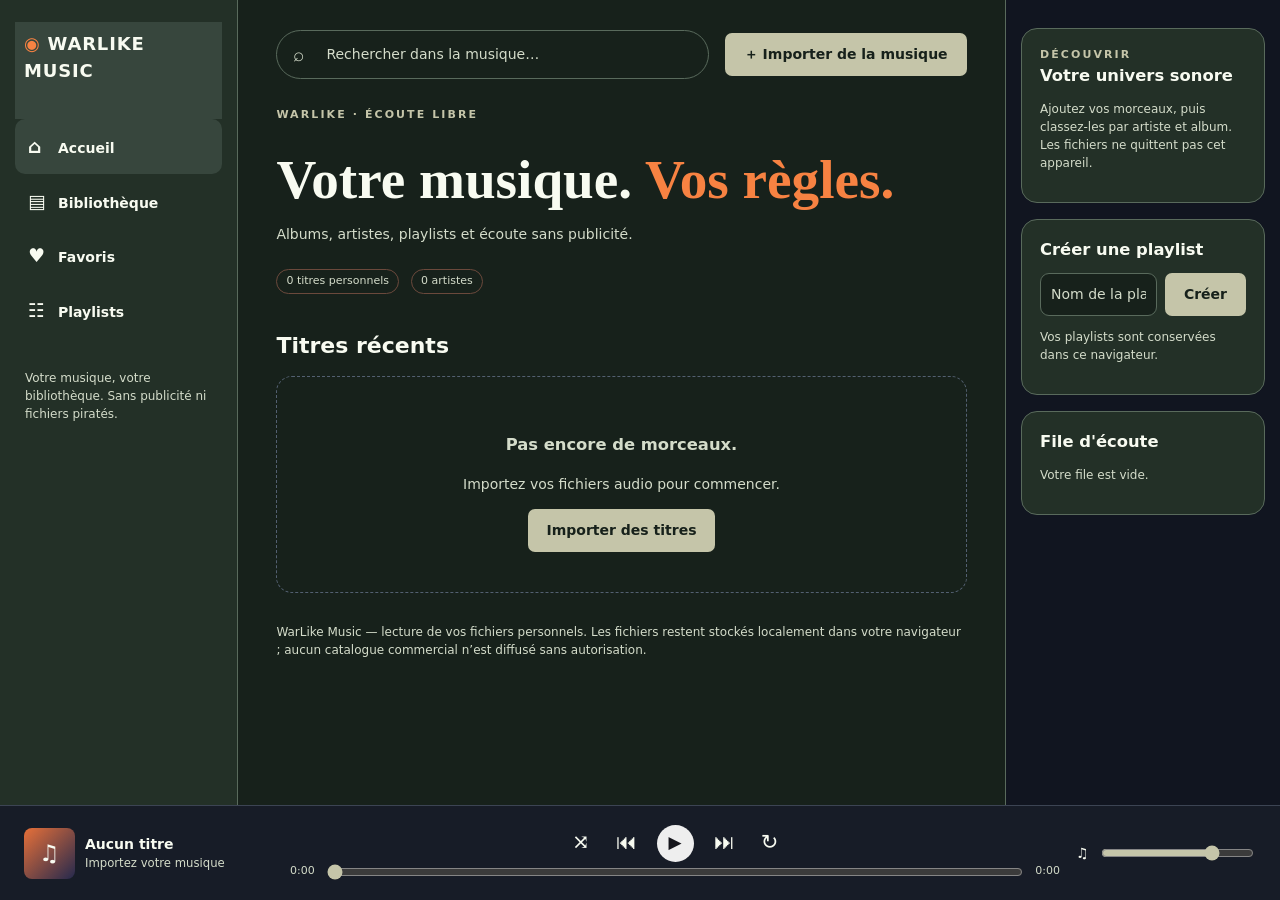
==== commit 799867e4: "Unify WarLike theme with the canonical forest, sage and ivory palette" ====
--- a/music/index.html
+++ b/music/index.html
@@ -1,5 +1,5 @@
 <!doctype html>
-<html lang="fr"><head><meta charset="utf-8"><meta name="viewport" content="width=device-width,initial-scale=1">
+<html data-warlike-app="warlike-radio" lang="fr"><head><meta charset="utf-8"><meta name="viewport" content="width=device-width,initial-scale=1">
 <meta name="theme-color" content="#0e1017"><meta name="description" content="WarLike Music, bibliothèque musicale indépendante.">
 <title>WarLike Music — Votre univers sonore</title>
 <style>
@@ -8,7 +8,10 @@
 .app{display:grid;grid-template-columns:238px minmax(0,1fr) 275px;min-height:100vh;padding-bottom:95px}.side{border-right:1px solid var(--line);padding:22px 15px;background:#10141e;position:sticky;top:0;height:calc(100vh - 95px)}.logo{font-weight:900;letter-spacing:.045em;font-size:18px;padding:8px 9px 35px}.logo b{color:var(--a)}nav button{display:block;width:100%;text-align:left;padding:13px;border:0;background:transparent;border-radius:10px;font-weight:650}nav button:hover,nav button.active{background:#2b3040}nav button span{font-size:19px;display:inline-block;width:30px}main{padding:30px clamp(18px,3vw,45px);min-width:0}header{display:grid;grid-template-columns:minmax(0,1fr) auto;align-items:center;gap:16px;margin-bottom:28px}.search-wrap{position:relative;display:flex;align-items:center;width:100%;min-width:0;max-width:850px}.search-wrap:focus-within{filter:drop-shadow(0 0 10px #f7824225)}.search-symbol{position:absolute;left:17px;color:var(--muted);font-size:19px;pointer-events:none}.search{background:#232939;color:var(--ink);border:1px solid #444b60;border-radius:25px;padding:13px 49px;max-width:none;width:100%;min-width:0;transition:border-color .2s}.search:focus{border-color:var(--a)}.clear-search{position:absolute;right:8px;background:transparent;border:0;border-radius:50%;font-size:19px;width:33px;height:33px;padding:0}.clear-search:hover{background:#3a4251}.primary{background:var(--a);color:#1b0e08;border:0;border-radius:30px;padding:11px 19px;font-weight:800}.primary:disabled{opacity:.5}.sub{color:var(--muted)}h1{font:700 clamp(2rem,4.4vw,3.45rem)/1.12 Georgia,serif;margin:25px 0 8px}.eyebrow{letter-spacing:.19em;color:var(--a);font-size:11px;font-weight:800}.section-title{margin:35px 0 14px;font-size:22px}.row{display:flex;align-items:center;gap:12px;flex-wrap:wrap}.actions{margin:24px 0}.outline{border:1px solid #454e60;background:#222938;padding:9px 14px;border-radius:22px}.outline:hover{border-color:var(--a)}.tiles{display:grid;grid-template-columns:repeat(auto-fill,minmax(145px,1fr));gap:15px}.tile{background:var(--surface);border:1px solid var(--line);border-radius:15px;padding:13px;min-width:0;cursor:pointer}.tile:hover{background:var(--surface2)}.cover{aspect-ratio:1;display:grid;place-items:center;background:linear-gradient(140deg,#593b38,#282b4f 75%,#111926);border-radius:12px;margin-bottom:13px;font-size:36px;font-weight:850;box-shadow:0 10px 20px #0004}.tile strong{display:block;white-space:nowrap;overflow:hidden;text-overflow:ellipsis}.tile small{display:block;color:var(--muted);white-space:nowrap;overflow:hidden;text-overflow:ellipsis;margin-top:3px}.table{border:1px solid var(--line);border-radius:15px;overflow:hidden}.track{display:grid;grid-template-columns:28px minmax(0,1fr) minmax(70px,.55fr) 65px 32px 32px 32px 32px;align-items:center;gap:10px;padding:12px 15px;border-bottom:1px solid #303644}.track:last-child{border-bottom:0}.track:hover{background:#222837}.track.active{background:#2a302f}.track span,.track small{color:var(--muted)}.track .name{display:block;white-space:nowrap;overflow:hidden;text-overflow:ellipsis;font-weight:700}.track .artist{display:block;color:var(--muted);font-size:12px}.iconbtn{border:0;background:transparent;padding:6px;font-size:19px}.iconbtn.liked{color:var(--a)}.empty{border:1px dashed #536071;padding:40px 20px;border-radius:16px;text-align:center;color:var(--muted)}.right{padding:28px 15px;background:#111520;border-left:1px solid var(--line)}.panel{padding:18px;border:1px solid var(--line);background:var(--surface);border-radius:16px;margin-bottom:16px}.panel h3{margin:0 0 10px}.hint{font-size:12px;color:var(--muted)}.queue-item{padding:10px 0;border-bottom:1px solid var(--line);font-size:13px}.queue-item:last-child{border:0}.queue-item button{background:none;border:0;text-align:left}.player{position:fixed;bottom:0;left:0;right:0;background:#181d28f5;border-top:1px solid #3c4453;z-index:10;display:grid;grid-template-columns:250px minmax(0,1fr) 180px;gap:16px;align-items:center;padding:12px 24px;min-height:95px;backdrop-filter:blur(15px)}.now{display:flex;align-items:center;gap:10px;min-width:0}.mini-cover{height:51px;width:51px;background:linear-gradient(135deg,#e77039,#25294d);border-radius:8px;display:grid;place-items:center;font-size:23px;flex-shrink:0}.now strong,.now small{display:block;white-space:nowrap;overflow:hidden;text-overflow:ellipsis}.now small{color:var(--muted)}.transport{display:flex;align-items:center;justify-content:center;gap:14px}.transport button{border:0;background:transparent;font-size:21px;min-width:30px}.transport button.active{color:var(--a)}.transport .play{width:37px;height:37px;border-radius:50%;background:#eee;color:#15151b;font-size:17px}.progress{display:flex;align-items:center;gap:10px;color:var(--muted);font-size:11px}.progress input{width:100%;accent-color:var(--a)}.volume{display:flex;gap:10px;align-items:center}.volume input{width:100%;accent-color:var(--a)}.pill{font-size:11px;color:var(--a);border:1px solid #6b493c;border-radius:15px;padding:3px 9px}.formrow{display:flex;gap:8px;margin:10px 0}.formrow input{min-width:0;flex:1;background:#252c3b;color:var(--ink);border:1px solid #40495d;border-radius:9px;padding:10px}.micro{font-size:11px;color:var(--muted)}.hidden{display:none!important}.modal{position:fixed;inset:0;background:#07090edb;display:grid;place-items:center;z-index:20;padding:18px}.dialog{max-width:460px;width:100%;padding:25px;border:1px solid #515b6a;border-radius:20px;background:#1c2230}.dialog select{width:100%;background:#293042;border:1px solid #536070;border-radius:10px;color:var(--ink);padding:10px;margin:10px 0}.footer{font-size:12px;color:var(--muted);margin-top:30px}
 @media(max-width:1130px){.app{grid-template-columns:195px minmax(0,1fr)}.right{display:none}.player{grid-template-columns:190px 1fr 140px}}
 @media(max-width:660px){header{grid-template-columns:minmax(0,1fr) auto;gap:8px;margin-bottom:24px}.search{font-size:13px;padding:11px 35px}.search-symbol{left:11px}.clear-search{right:2px}.app{display:block;padding-bottom:165px}.side{position:fixed;top:auto;bottom:105px;left:0;width:100%;height:58px;background:#191e2af8;z-index:11;padding:4px 7px;border-right:0;border-top:1px solid var(--line)}.logo,.side .hint{display:none}nav{display:flex;justify-content:space-around}nav button{font-size:11px;width:auto;text-align:center;padding:5px}nav button span{display:block;margin:auto;font-size:18px}main{padding:16px 13px 35px}header{grid-template-columns:minmax(0,1fr) auto}.search-wrap{min-width:0}#import{font-size:12px;padding:11px 9px;white-space:nowrap}.track{grid-template-columns:22px minmax(0,1fr) 30px 30px 30px 30px;gap:7px}.track .album,.track .duration{display:none}.tiles{grid-template-columns:repeat(2,minmax(0,1fr))}.player{bottom:0;grid-template-columns:minmax(0,1fr) 140px;grid-template-rows:40px 31px;padding:8px 12px;gap:4px;min-height:105px}.now{grid-column:1}.transport{grid-column:2;gap:5px}.transport button{font-size:17px}.progress{grid-column:1/-1}.volume{display:none}}
-</style></head><body>
+</style>
+<link rel="stylesheet" href="../design-system/warlike-foundation.css?v=1.1">
+<link rel="stylesheet" href="../design-system/warlike-shell.css?v=1.1">
+</head><body>
 <div class="app"><aside class="side"><div class="logo"><b>◉</b> WARLIKE MUSIC</div><nav><button class="active" data-view="home"><span>⌂</span>Accueil</button><button data-view="library"><span>▤</span>Bibliothèque</button><button data-view="liked"><span>♥</span>Favoris</button><button data-view="playlists"><span>☷</span>Playlists</button></nav><p class="hint" style="padding:20px 10px">Votre musique, votre bibliothèque. Sans publicité ni fichiers piratés.</p></aside>
 <main><header><div class="search-wrap"><span class="search-symbol" aria-hidden="true">⌕</span><input class="search" id="search" type="search" placeholder="Rechercher dans la musique…" aria-label="Rechercher un titre, un artiste ou un album" autocomplete="off"><button class="clear-search hidden" id="clearSearch" aria-label="Effacer la recherche" title="Effacer la recherche">×</button></div><button class="primary" id="import">＋ Importer de la musique</button><input type="file" id="files" accept="audio/*,.mp3,.wav,.ogg,.flac,.m4a,.aac,.webm" multiple hidden></header>
 <div id="content" aria-live="polite"></div><p class="footer">WarLike Music — lecture de vos fichiers personnels. Les fichiers restent stockés localement dans votre navigateur ; aucun catalogue commercial n’est diffusé sans autorisation.</p></main>
--- a/design-system/warlike-shell.css
+++ b/design-system/warlike-shell.css
@@ -0,0 +1,14 @@
+/* WarLike shell adapter — presentation only; retain app layout and semantic states. */
+html[data-warlike-app="warlike-radio"],html[data-warlike-app="warlike-radio"] body.light{--bg:var(--wl-bg);--panel:var(--wl-surface);--panel2:var(--wl-surface-alt);--surface:var(--wl-surface);--soft:var(--wl-surface-alt);--side:var(--wl-bg);--line:var(--wl-border);--text:var(--wl-text);--white:var(--wl-text);--muted:var(--wl-text-muted);--accent:var(--wl-accent);--green:var(--wl-accent);--primary:var(--wl-primary);--teal:var(--wl-accent);}
+html[data-warlike-app="warlike-radio"] :is(.side,.source-card,.station-card,.schedule-form,.list-item,.show){background:var(--wl-surface);border-color:var(--wl-border);color:var(--wl-text)}
+html[data-warlike-app="warlike-radio"] :is(.hero,.welcome){background:linear-gradient(115deg,var(--wl-surface-alt),var(--wl-surface));border-color:var(--wl-border);color:var(--wl-text)}
+html[data-warlike-app="warlike-radio"] :is(.brand small,.brand-sub,.muted,.hint,.tag,.pill,.kicker,.side-title){color:var(--wl-text-muted)}
+html[data-warlike-app="warlike-radio"] :is(.eyebrow,.brand em,.brand b,.brand strong span,.logo span){color:var(--wl-accent)}
+html[data-warlike-app="warlike-radio"] :is(.primary,.btn.primary,.button:not(.secondary),.cta,.read,.new-room,.export-btn,.compose-launch,.hub-primary){background:var(--wl-primary);border-color:var(--wl-primary);color:var(--wl-primary-text);border-radius:var(--wl-radius-sm)}
+html[data-warlike-app="warlike-radio"] :is(.primary,.btn.primary,.cta,.read,.export-btn,.compose-launch):hover:not(:disabled){background:var(--wl-surface-alt);color:var(--wl-text);border-color:var(--wl-focus)}
+html[data-warlike-app="warlike-radio"] :is(.btn:not(.primary),.secondary,.button.secondary,.ghost,.outline,.import-button,.header-actions button){background:var(--wl-surface-alt);border-color:var(--wl-border);color:var(--wl-text)}
+html[data-warlike-app="warlike-radio"] :is(input:not([type=color]):not([type=range]):not([type=checkbox]):not([type=radio]):not([type=file]),select,textarea){background:var(--wl-bg);border-color:var(--wl-border);color:var(--wl-text)}
+html[data-warlike-app="warlike-radio"] :is(input,textarea)::placeholder{color:var(--wl-text-muted);opacity:1}
+html[data-warlike-app="warlike-radio"] :is(nav button,nav a,.nav button,.filters button,.filter,.tab):is(.active,[aria-current=page],[aria-current=true],[aria-pressed=true]){background:var(--wl-surface-alt);border-color:var(--wl-focus);color:var(--wl-text)}
+html[data-warlike-app="warlike-radio"] :is(.mark,.brand-mark,.logo:not(a),.brand .mark){background:var(--wl-forest);border-color:var(--wl-sage);color:var(--wl-ivory)}
+html[data-warlike-app="warlike-radio"] main{background:var(--wl-bg)}
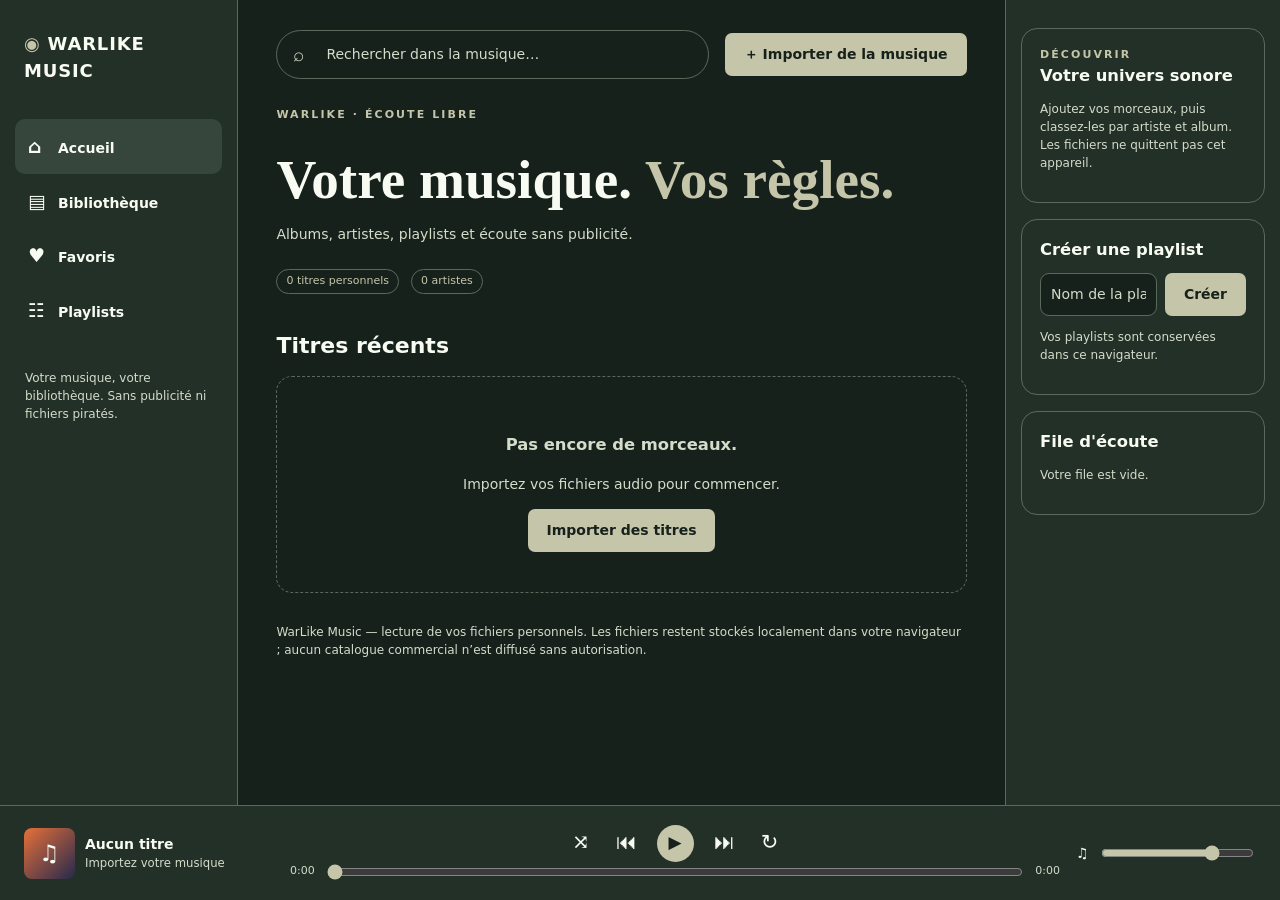
==== commit 005818e6: "Apply the shared WarLike theme to the independent Music Worker" ====
--- a/music/index.html
+++ b/music/index.html
@@ -1,5 +1,5 @@
 <!doctype html>
-<html data-warlike-app="warlike-radio" lang="fr"><head><meta charset="utf-8"><meta name="viewport" content="width=device-width,initial-scale=1">
+<html data-warlike-app="warlike-music" lang="fr"><head><meta charset="utf-8"><meta name="viewport" content="width=device-width,initial-scale=1">
 <meta name="theme-color" content="#0e1017"><meta name="description" content="WarLike Music, bibliothèque musicale indépendante.">
 <title>WarLike Music — Votre univers sonore</title>
 <style>
@@ -9,8 +9,9 @@
 @media(max-width:1130px){.app{grid-template-columns:195px minmax(0,1fr)}.right{display:none}.player{grid-template-columns:190px 1fr 140px}}
 @media(max-width:660px){header{grid-template-columns:minmax(0,1fr) auto;gap:8px;margin-bottom:24px}.search{font-size:13px;padding:11px 35px}.search-symbol{left:11px}.clear-search{right:2px}.app{display:block;padding-bottom:165px}.side{position:fixed;top:auto;bottom:105px;left:0;width:100%;height:58px;background:#191e2af8;z-index:11;padding:4px 7px;border-right:0;border-top:1px solid var(--line)}.logo,.side .hint{display:none}nav{display:flex;justify-content:space-around}nav button{font-size:11px;width:auto;text-align:center;padding:5px}nav button span{display:block;margin:auto;font-size:18px}main{padding:16px 13px 35px}header{grid-template-columns:minmax(0,1fr) auto}.search-wrap{min-width:0}#import{font-size:12px;padding:11px 9px;white-space:nowrap}.track{grid-template-columns:22px minmax(0,1fr) 30px 30px 30px 30px;gap:7px}.track .album,.track .duration{display:none}.tiles{grid-template-columns:repeat(2,minmax(0,1fr))}.player{bottom:0;grid-template-columns:minmax(0,1fr) 140px;grid-template-rows:40px 31px;padding:8px 12px;gap:4px;min-height:105px}.now{grid-column:1}.transport{grid-column:2;gap:5px}.transport button{font-size:17px}.progress{grid-column:1/-1}.volume{display:none}}
 </style>
-<link rel="stylesheet" href="../design-system/warlike-foundation.css?v=1.1">
-<link rel="stylesheet" href="../design-system/warlike-shell.css?v=1.1">
+
+
+<link rel="stylesheet" href="./runtime/theme.css?v=1.1.4">
 </head><body>
 <div class="app"><aside class="side"><div class="logo"><b>◉</b> WARLIKE MUSIC</div><nav><button class="active" data-view="home"><span>⌂</span>Accueil</button><button data-view="library"><span>▤</span>Bibliothèque</button><button data-view="liked"><span>♥</span>Favoris</button><button data-view="playlists"><span>☷</span>Playlists</button></nav><p class="hint" style="padding:20px 10px">Votre musique, votre bibliothèque. Sans publicité ni fichiers piratés.</p></aside>
 <main><header><div class="search-wrap"><span class="search-symbol" aria-hidden="true">⌕</span><input class="search" id="search" type="search" placeholder="Rechercher dans la musique…" aria-label="Rechercher un titre, un artiste ou un album" autocomplete="off"><button class="clear-search hidden" id="clearSearch" aria-label="Effacer la recherche" title="Effacer la recherche">×</button></div><button class="primary" id="import">＋ Importer de la musique</button><input type="file" id="files" accept="audio/*,.mp3,.wav,.ogg,.flac,.m4a,.aac,.webm" multiple hidden></header>
--- a/music/runtime/theme.css
+++ b/music/runtime/theme.css
@@ -0,0 +1,40 @@
+/* WarLike Foundation 1.1 — canonical source: WarLike-Hub/design-system/.
+   Vendored locally: no CDN, account, project or runtime dependency. */
+:root{
+  --wl-forest:#37463D;--wl-slate:#5B696B;--wl-graphite:#535953;
+  --wl-ivory:#F8FBF1;--wl-sage:#C5C5A9;
+  --wl-bg:#17211B;--wl-surface:#233027;--wl-surface-alt:#37463D;
+  --wl-text:#F8FBF1;--wl-text-muted:#D4DCCA;--wl-border:#596A5C;
+  --wl-primary:#C5C5A9;--wl-primary-text:#17211B;--wl-focus:#C5C5A9;
+  --wl-secondary:#5B696B;--wl-secondary-text:#FFFFFF;
+  --wl-accent:#C5C5A9;--wl-accent-text:#17211B;
+  --wl-radius-sm:7px;--wl-radius-md:14px;--wl-radius-lg:20px;
+  --wl-shadow:0 12px 30px #00000040;color-scheme:dark;
+}
+:root[data-warlike-mode="light"],:root[data-warlike-theme="light"],:root:has(body.light){
+  --wl-bg:#F8FBF1;--wl-surface:#FFFFFF;--wl-surface-alt:#EEF1E6;
+  --wl-text:#37463D;--wl-text-muted:#535953;--wl-border:#B0B7A8;
+  --wl-primary:#37463D;--wl-primary-text:#F8FBF1;--wl-focus:#5B696B;
+  --wl-accent:#37463D;--wl-accent-text:#F8FBF1;
+  --wl-shadow:0 12px 30px #37463D1A;color-scheme:light;
+}
+html[data-warlike-app],html[data-warlike-app] body{background:var(--wl-bg);color:var(--wl-text)}
+html[data-warlike-app] :focus-visible{outline:2px solid var(--wl-focus);outline-offset:3px}
+html[data-warlike-app] :is(input[type=checkbox],input[type=radio],input[type=range]){accent-color:var(--wl-accent)}
+html[data-warlike-app] ::selection{background:var(--wl-primary);color:var(--wl-primary-text)}
+.wl-app{background:var(--wl-bg);color:var(--wl-text)}
+.wl-card{background:var(--wl-surface);color:var(--wl-text);border:1px solid var(--wl-border);border-radius:var(--wl-radius-md)}
+.wl-button-primary{background:var(--wl-primary);color:var(--wl-primary-text);border:1px solid var(--wl-primary);border-radius:var(--wl-radius-sm)}
+.wl-input{background:var(--wl-surface);color:var(--wl-text);border:1px solid var(--wl-border);border-radius:var(--wl-radius-sm)}
+
+html[data-warlike-app]{--bg:var(--wl-bg);--panel:var(--wl-surface);--surface:var(--wl-surface);--line:var(--wl-border);--text:var(--wl-text);--ink:var(--wl-text);--muted:var(--wl-text-muted);--sub:var(--wl-text-muted);--accent:var(--wl-accent);--a:var(--wl-accent)}
+html[data-warlike-app] :is(.primary,button.primary,.btn.primary){background:var(--wl-primary);color:var(--wl-primary-text);border-color:var(--wl-primary);border-radius:var(--wl-radius-sm)}
+html[data-warlike-app] :is(input:not([type=range]):not([type=checkbox]):not([type=file]):not([type=color]),textarea,select){background:var(--wl-bg);color:var(--wl-text);border-color:var(--wl-border)}
+html[data-warlike-app] :is(input,textarea)::placeholder{color:var(--wl-text-muted);opacity:1}
+html[data-warlike-app] :is(.eyebrow,.logo b,.brand em,.mark){color:var(--wl-accent)}
+html[data-warlike-app] :is(nav button,nav a,.tab,.filter):is(.active,[aria-current=page],[aria-pressed=true]){background:var(--wl-surface-alt);color:var(--wl-text);border-color:var(--wl-focus)}
+html[data-warlike-app="warlike-music"] :is(.side,.right,.panel,.player,.dialog,.card,.artist,.album){background:var(--wl-surface);color:var(--wl-text);border-color:var(--wl-border)}
+html[data-warlike-app="warlike-music"] :is(.hero){background:linear-gradient(120deg,var(--wl-surface-alt),var(--wl-surface));border-color:var(--wl-border)}
+html[data-warlike-app="warlike-music"] :is(.hint,.micro,.now small,.footer){color:var(--wl-text-muted)}
+html[data-warlike-app="warlike-music"] .transport .play{background:var(--wl-primary);color:var(--wl-primary-text)}
+html[data-warlike-app="warlike-music"] :is(.pill,.empty){border-color:var(--wl-border)}
